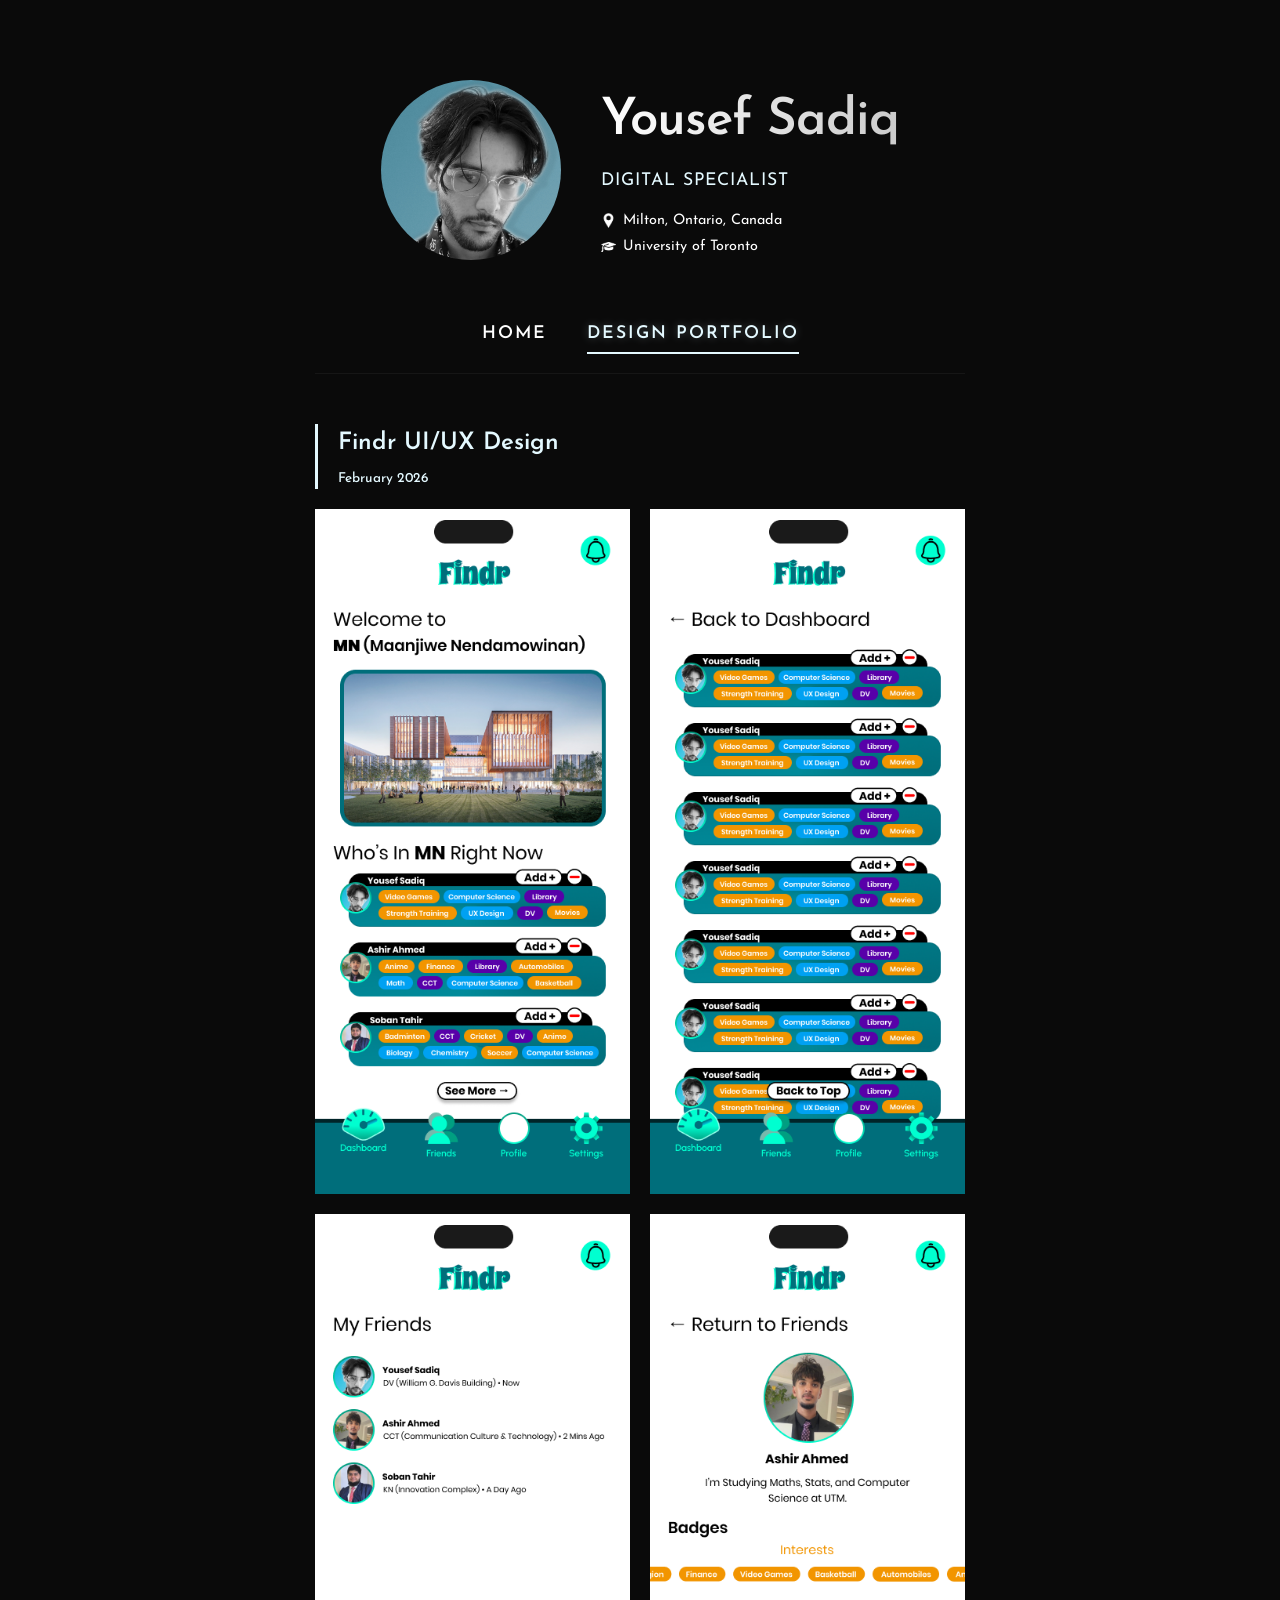
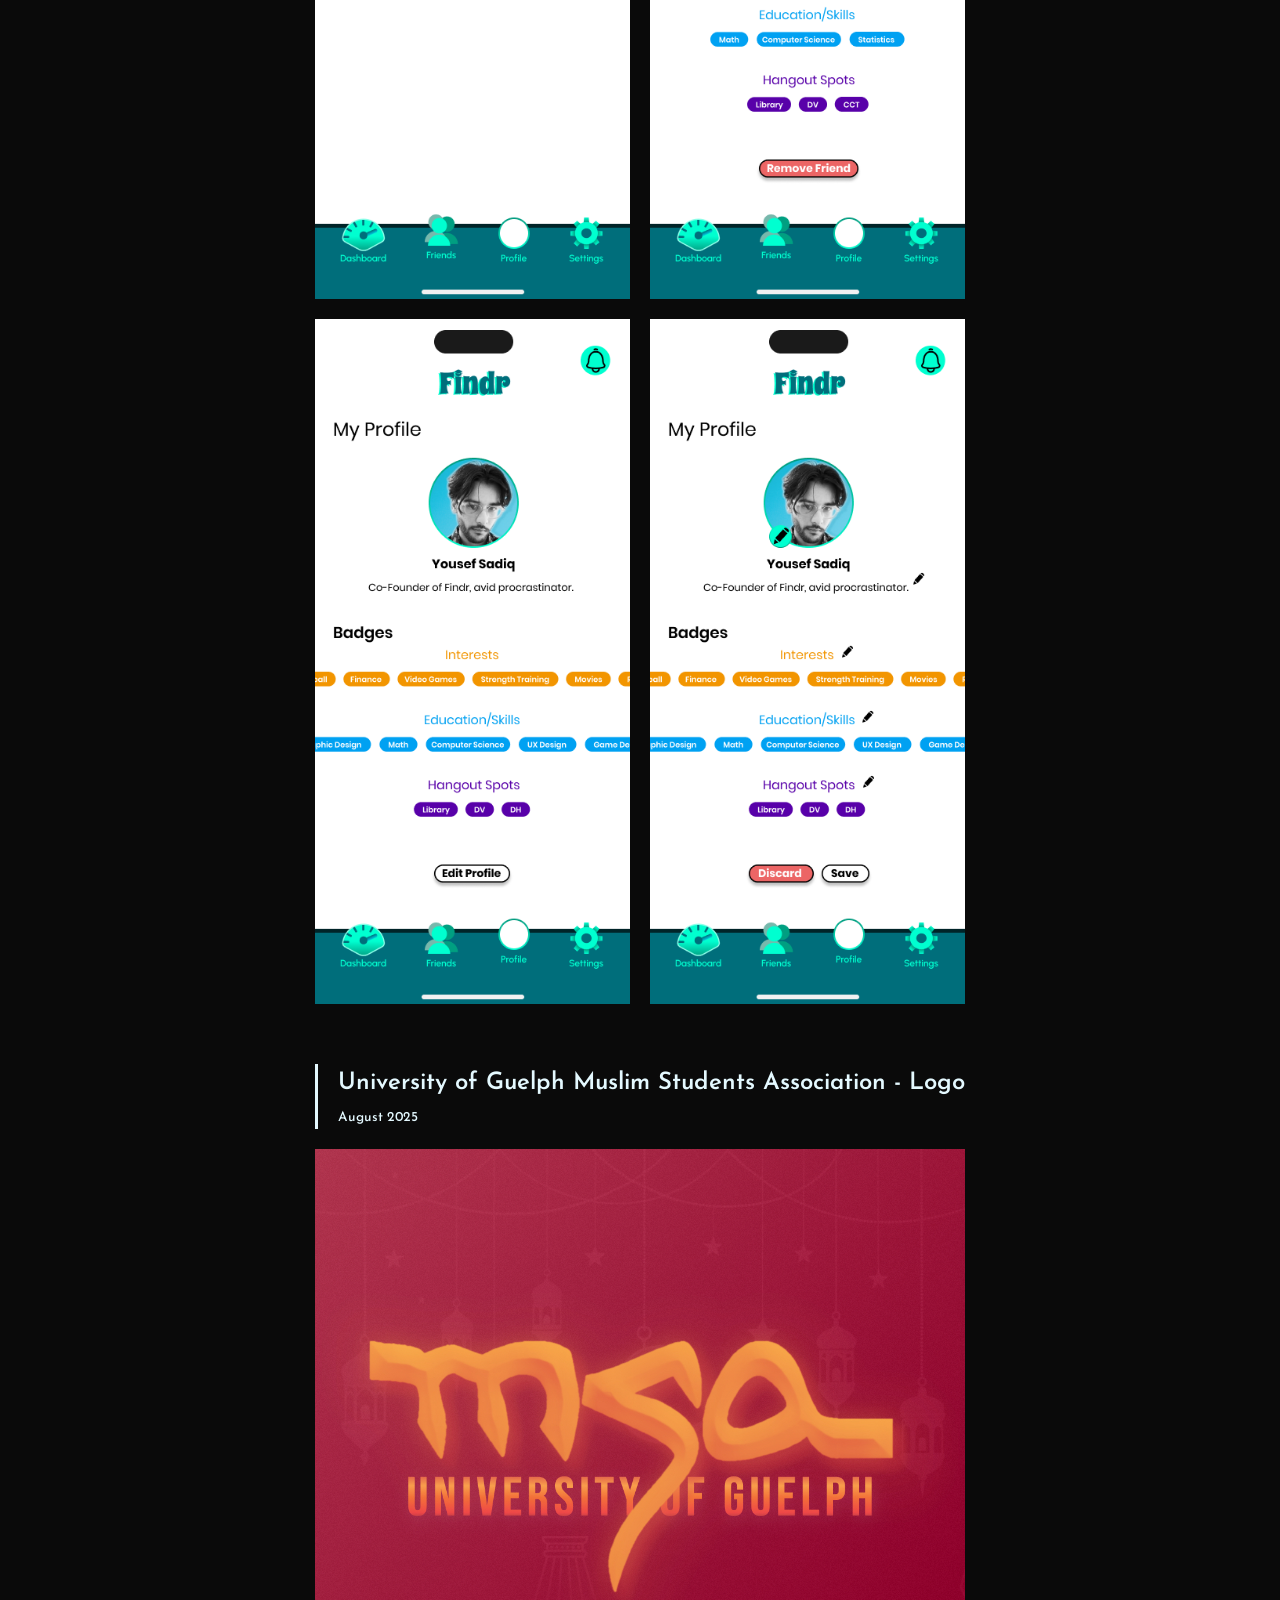
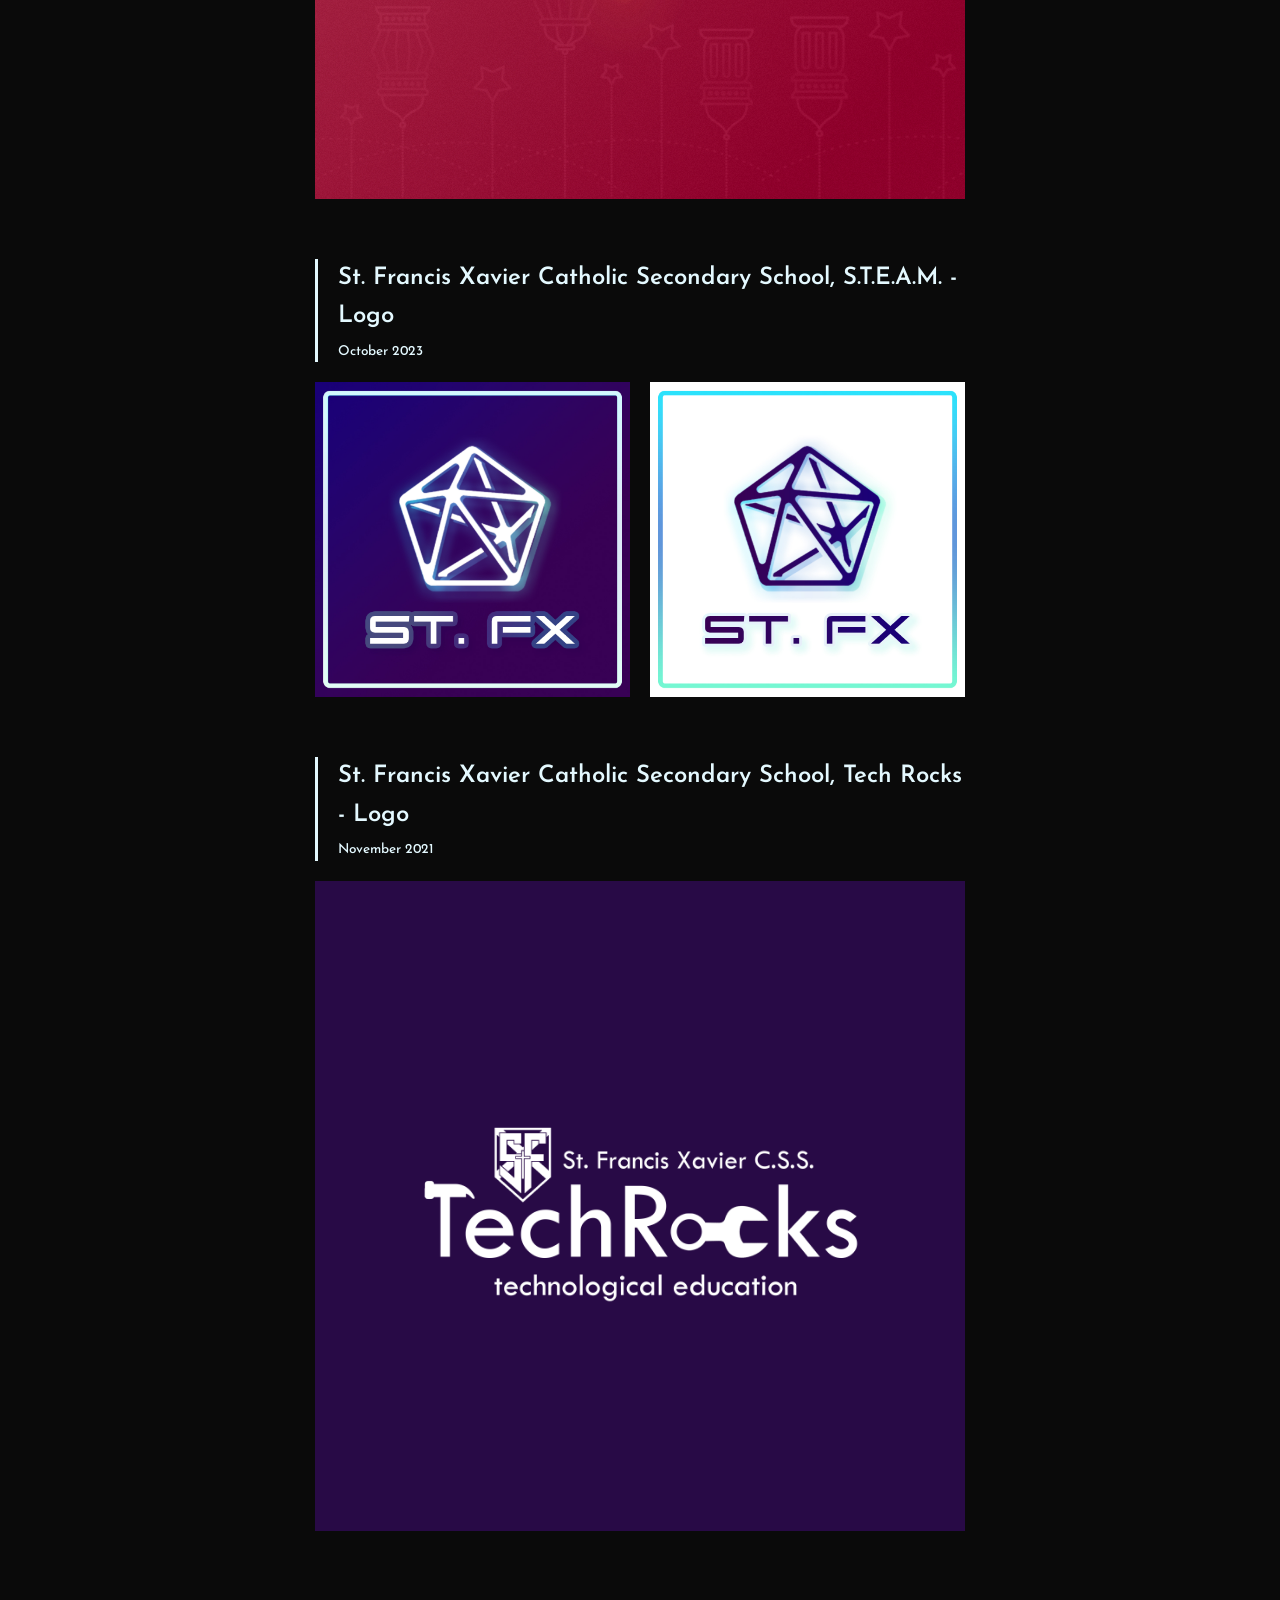
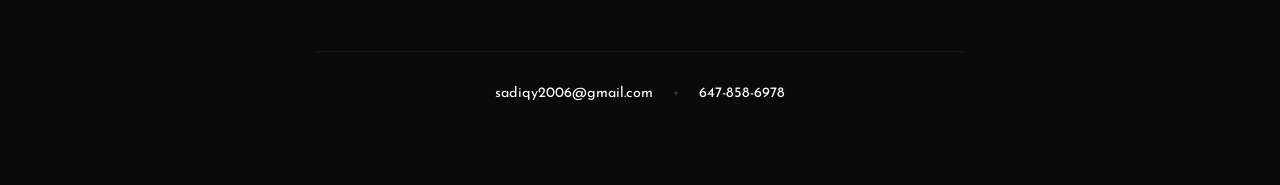
==== design.html @ 9c1987c2 "first commit" ====
<!doctype html>
<html lang="en">
  <head>
    <meta charset="UTF-8" />
    <meta name="viewport" content="width=device-width, initial-scale=1.0" />
    <title>Design Portfolio | Yousef Sadiq</title>
    <link rel="stylesheet" href="style.css" />
  </head>
  <body>
    <div class="portfolio-container">
      <!-- HEADER SECTION -->
      <header class="profile-header">
        <div class="profile-picture"></div>
        <div class="profile-info">
          <h1>Yousef Sadiq</h1>
          <h2>Digital Specialist</h2>
          <p class="location-edu">
            <span class="icon location-icon"></span> Milton, Ontario, Canada<br />
            <span class="icon edu-icon"></span> University of Toronto
          </p>
        </div>
      </header>

      <!-- NAVIGATION (Active state moved to Design) -->
      <nav class="main-nav fade-in" style="animation-delay: 0.1s">
        <a href="index.html" class="nav-link">Home</a>
        <a href="design.html" class="nav-link active">Design Portfolio</a>
      </nav>

      <!-- DESIGN TIMELINE SECTION -->
      <section class="design-section">
        <!-- Data injected by app.js -->
        <div id="design-container"></div>
      </section>

      <!-- FOOTER SECTION -->
      <footer class="site-footer fade-in" style="animation-delay: 1s">
        <p>
          <!-- Make sure to replace these placeholders with your actual info! -->
          <a href="mailto:your.email@example.com" class="footer-link"
            >sadiqy2006@gmail.com</a
          >
          <span class="footer-divider">•</span>
          <a href="tel:+11234567890" class="footer-link">647-858-6978</a>
        </p>
      </footer>
    </div>

    <script src="app.js"></script>
  </body>
</html>
---- style.css ----
@import url('https://fonts.googleapis.com/css2?family=Josefin+Sans:ital,wght@0,100..700;1,100..700&family=Poppins:ital,wght@0,100;0,200;0,300;0,400;0,500;0,600;0,700;0,800;0,900;1,100;1,200;1,300;1,400;1,500;1,600;1,700;1,800;1,900&display=swap');

/* --- CONFIGURATION --- */
:root {
    --bg-color: #0a0a0a;
    --surface-color: #151515; /* Slightly lighter for cards */
    --text-primary: #E4F9FF;
    --text-secondary: #ffffff;
    --accent-color: #E4F9FF; /* Tech-forward cyan/blue accent */
    --font-main: 'Josefin Sans';
    
    /* Image URLs */
    --profile-img: url('/assets/Headshot.jpg');
    --icon-location: url('/assets/location_icon.png');
    --icon-edu: url('/assets/education_icon.png');
}

/* --- BASE STYLES --- */
* {
    box-sizing: border-box;
    margin: 0;
    padding: 0;
}

body {
    background-color: var(--bg-color);
    color: var(--text-primary);
    font-family: var(--font-main);
    line-height: 1.6;
    display: flex;
    justify-content: center;
    -webkit-font-smoothing: antialiased;
}

.portfolio-container {
    max-width: 800px;
    width: 100%;
    padding: 80px 20px;
    display: flex;
    flex-direction: column;
    align-items: center;
    text-align: center;
}

/* --- HEADER --- */
.profile-header {
    display: flex;
    align-items: center;
    gap: 40px;
    margin-bottom: 60px;
    text-align: left;
    animation: slideDown 0.8s ease-out;
}

.profile-picture {
    width: 180px;
    height: 180px;
    border-radius: 50%;
    background-image: var(--profile-img);
    background-size: 100%;
    background-position: 70% 20%;
}

h1 {
    font-size: 3.2rem;
    font-weight: 600;
    letter-spacing: -1px;
    margin-bottom: 5px;
    background: linear-gradient(90deg, #fff, #ccc);
    -webkit-background-clip: text;
    -webkit-text-fill-color: transparent;
}

h2 {
    font-size: 1.1rem;
    font-weight: 400;
    color: var(--accent-color);
    margin-bottom: 12px;
    letter-spacing: 1px;
    text-transform: uppercase;
}

.location-edu {
    font-size: 0.9rem;
    color: var(--text-secondary);
    line-height: 1.8;
}

/* --- NAVIGATION --- */
.main-nav {
    display: flex;
    justify-content: center;
    gap: 40px;
    margin-bottom: 50px;
    padding-bottom: 20px;
    width: 100%;
    max-width: 650px;
    border-bottom: 1px solid rgba(255, 255, 255, 0.05);
}

.nav-link {
    color: var(--text-secondary);
    text-decoration: none;
    font-size: 1.1rem;
    font-weight: 600;
    text-transform: uppercase;
    letter-spacing: 2px;
    transition: color 0.3s ease, text-shadow 0.3s ease;
    padding-bottom: 5px;
    position: relative;
}

.nav-link:hover, .nav-link.active {
    color: var(--accent-color);
    text-shadow: 0 0 10px rgba(228, 249, 255, 0.3);
}

/* Active underline effect */
.nav-link.active::after {
    content: '';
    position: absolute;
    bottom: -1px;
    left: 0;
    width: 100%;
    height: 2px;
    background-color: var(--accent-color);
}

/* --- DESIGN TIMELINE --- */
.timeline-item {
    margin-bottom: 60px;
    text-align: left;
    width: 100%;
    max-width: 650px;
}

.timeline-header {
    margin-bottom: 20px;
    padding-left: 20px;
    border-left: 3px solid var(--accent-color);
}

/* --- DESIGN TIMELINE --- */

.timeline-gallery {
    display: flex;       /* Switched from Grid to Flexbox */
    flex-wrap: wrap;     /* Tells images to wrap down a line ONLY if there is no space */
    gap: 20px;
    align-items: flex-start;
}

.timeline-img {
    /* 1. Layout Math */
    max-width: calc(50% - 10px);
    object-fit: cover;    /* Crops the excess height instead of squishing the image */
    object-position: top; /* Crucial for UI: Anchors the crop so the top app header is always visible */
}

.timeline-img.single-design-item {
    /* Step 1: Remove the hard ceiling! Now min-width would work if needed. */
    max-width: 650px; 
    
    /* Step 2: Allow it to expand and fill the available width (within the container's 650px limit) */
    width: 100%; 
    height: auto; /* Restores natural height of the logo/single graphic */
}

/* --- TYPOGRAPHY & SECTIONS --- */
.section-title {
    font-size: 2rem;
    font-weight: 500;
    margin: 30px 0 40px 0;
    position: relative;
    display: inline-block;
}

.section-title::after {
    content: '';
    position: absolute;
    width: 40px;
    height: 2px;
    background-color: var(--accent-color);
    bottom: -10px;
    left: 50%;
    transform: translateX(-50%);
    border-radius: 2px;
}

/* --- GENERIC ICON STYLE --- */
/* This is the missing piece! It defines the box that the images go into. */
.icon {
    display: inline-block; /* Allows width/height on an inline text element */
    width: 15px;            /* Sets the size (tweak as needed) */
    height: 15px;
    margin-right: 2px;      /* Adds spacing between icon and text */
    vertical-align: middle; /* Centers the icon vertically with the text */
    background-size: contain; /* Ensures the whole PNG fits inside the 20x20 box */
    background-repeat: no-repeat;
    background-position: center;
}

/* --- SPECIFIC ICON APPLICATIONS --- */
/* These map the variables you already set up in :root to the correct class */
.location-icon {
    background-image: var(--icon-location);
}

.edu-icon {
    background-image: var(--icon-edu);
}

.about-section p {
    margin-bottom: 20px;
    max-width: 650px;
    margin-left: auto;
    margin-right: auto;
    color: var(--text-secondary);
    font-size: 1.05rem;
}

/* --- SKILLS SECTION (NEW) --- */
.skills-category {
    margin-bottom: 30px;
    text-align: center;
    max-width: 650px;
    width: 100%;
}

.skills-category h4 {
    font-size: 0.9rem;
    color: var(--text-primary);
    text-transform: uppercase;
    letter-spacing: 1px;
    margin-bottom: 15px;
}

.tags-container {
    display: flex;
    flex-wrap: wrap;
    justify-content: center;
    gap: 10px;
}

.skill-tag {
    background-color: rgba(35, 54, 69, 0.576);
    color: var(--text-secondary);
    padding: 8px 16px;
    border-radius: 20px;
    font-size: 0.85rem;
    font-weight: 500;
    border: 1px solid rgba(79, 172, 254, 0.2);
    cursor: default; /* Explicitly tells the browser this is not clickable */
}
/* The :hover block has been completely deleted */

/* --- DYNAMIC CARDS (Experience/Projects) --- */
/* --- DYNAMIC CARDS --- */
.item-block {
    text-align: left;
    max-width: 650px;
    margin: 0 auto 30px auto;
    background-color: var(--surface-color);
    padding: 30px;
    border-radius: 12px;
    border: 1px solid rgba(255, 255, 255, 0.05);
    /* Notice transition is removed from here so Experience cards stay static */
}

/* New class specifically for clickable Project cards */
.project-card {
    display: block; /* Makes the whole card a clickable link */
    text-decoration: none; /* Removes link underline */
    color: inherit; /* Keeps text color normal */
    cursor: pointer;
    transition: transform 0.3s ease, box-shadow 0.3s ease, border-color 0.3s ease;
}

.project-card:hover {
    transform: translateY(-5px);
    /* Using an rgba version of your accent color so the glow isn't overly harsh */
    box-shadow: 0 10px 30px rgba(228, 249, 255, 0.15); 
    border-color: var(--accent-color);
}

.item-title {
    font-size: 1.25rem;
    font-weight: 600;
    margin-bottom: 5px;
}

.item-date {
    font-size: 0.85rem;
    color: var(--accent-color);
    margin-bottom: 15px;
    font-weight: 500;
}

.item-description {
    color: var(--text-secondary);
    font-size: 0.95rem;
}

.item-description ul {
    list-style-type: none;
}

.item-description li {
    margin-bottom: 12px;
    position: relative;
    padding-left: 15px; /* Slightly reduced from 20px for the circle */
}

.item-description li::before {
    content: '•'; /* Changed back to a standard circle */
    position: absolute;
    left: 0;
    color: var(--accent-color);
    font-size: 1.2rem; /* Optional: Makes the dot a bit more prominent */
    line-height: 1;
    top: 2px; /* Aligns the dot perfectly with the text */
}

/* --- ANIMATIONS & RESPONSIVENESS --- */
@keyframes slideDown {
    from { opacity: 0; transform: translateY(-20px); }
    to { opacity: 1; transform: translateY(0); }
}

/* --- PAGE LOAD ANIMATIONS --- */

/* 1. The Animation Keyframes */
@keyframes fadeInUp {
    from { 
        opacity: 0; 
        transform: translateY(30px); 
    }
    to { 
        opacity: 1; 
        transform: translateY(0); 
    }
}

/* 2. The Base Class */
.fade-in {
    opacity: 0; /* Keeps sections hidden until their animation starts */
    animation: fadeInUp 0.8s ease-out forwards;
}

/* 3. The Staggered Delays (The Waterfall Effect) */
/* The header takes 0s, so we start delaying after that */
.about-section {
    animation-delay: 0.2s;
}

.skills-section {
    animation-delay: 0.4s;
}

.experience-section {
    animation-delay: 0.6s;
}

.projects-section {
    animation-delay: 0.8s;
}

@media (max-width: 768px) {
    .profile-header {
        flex-direction: column;
        text-align: center;
        gap: 20px;
    }
    
    .item-block {
        padding: 20px;
    }
}

/* --- PROJECT PAGE STYLES --- */
.back-link {
    align-self: flex-start;
    color: var(--text-secondary);
    text-decoration: none;
    margin-bottom: 40px;
    font-size: 0.95rem;
    transition: color 0.2s ease;
}

.back-link:hover {
    color: var(--accent-color);
}

.project-header {
    margin-bottom: 40px;
    width: 100%;
    max-width: 650px;
    text-align: left;
}

.project-links {
    display: flex;
    gap: 15px;
    margin-top: 25px;
}

.btn {
    /* 1. Upgrade to Flexbox for strict alignment */
    display: inline-flex;
    align-items: center;
    justify-content: center;
    
    /* 2. Lock the line-height so it doesn't add hidden spacing */
    line-height: 1; 
    
    /* 3. The Optical Nudge: Top, Right, Bottom, Left */
    /* We subtract 1px from the top and add 1px to the bottom to push the text UP slightly */
    padding: 11px 20px 10px 20px; 
    
    border-radius: 8px;
    text-decoration: none;
    font-weight: 600;
    font-size: 0.9rem;
    transition: all 0.2s ease;
}

.primary-btn {
    background-color: var(--accent-color);
    color: var(--bg-color);
}

.primary-btn:hover {
    background-color: #ffffff;
}

.secondary-btn {
    background-color: transparent;
    color: var(--accent-color);
    border: 1px solid var(--accent-color);
}

.secondary-btn:hover {
    background-color: rgba(228, 249, 255, 0.1);
}

.project-details {
    max-width: 650px;
    text-align: left;
    margin-bottom: 10px;
}

.project-gallery {
    width: 100%;
    max-width: 650px; /* Matches the text sections above it perfectly */
    text-align: left;
}

.gallery-grid {
    display: grid;
    grid-template-columns: repeat(auto-fit, minmax(200px, 1fr));
    gap: 20px;
    width: 100%;
    max-width: 100%; /* Changed from 800px */
    margin-top: 20px;
    align-items: start; 
}

.gallery-img {
    width: 100%;
    height: auto;
    background-color: var(--surface-color);
    border-radius: 8px;
    border: 1px solid rgba(255, 255, 255, 0.05);
    object-fit: cover; /* Ensures images fill the box perfectly */
}

/* --- FOOTER --- */
.site-footer {
    margin-top: 60px;
    padding-top: 30px;
    border-top: 1px solid rgba(255, 255, 255, 0.05);
    width: 100%;
    max-width: 650px; /* Matches your text and nav width */
    text-align: center;
    font-size: 0.9rem;
}

.footer-link {
    color: var(--text-secondary);
    text-decoration: none;
    transition: color 0.2s ease, text-shadow 0.2s ease;
}

.footer-link:hover {
    color: var(--accent-color);
    text-shadow: 0 0 8px rgba(228, 249, 255, 0.3);
}

.footer-divider {
    color: rgba(255, 255, 255, 0.2);
    margin: 0 15px;
    font-size: 0.8rem;
}
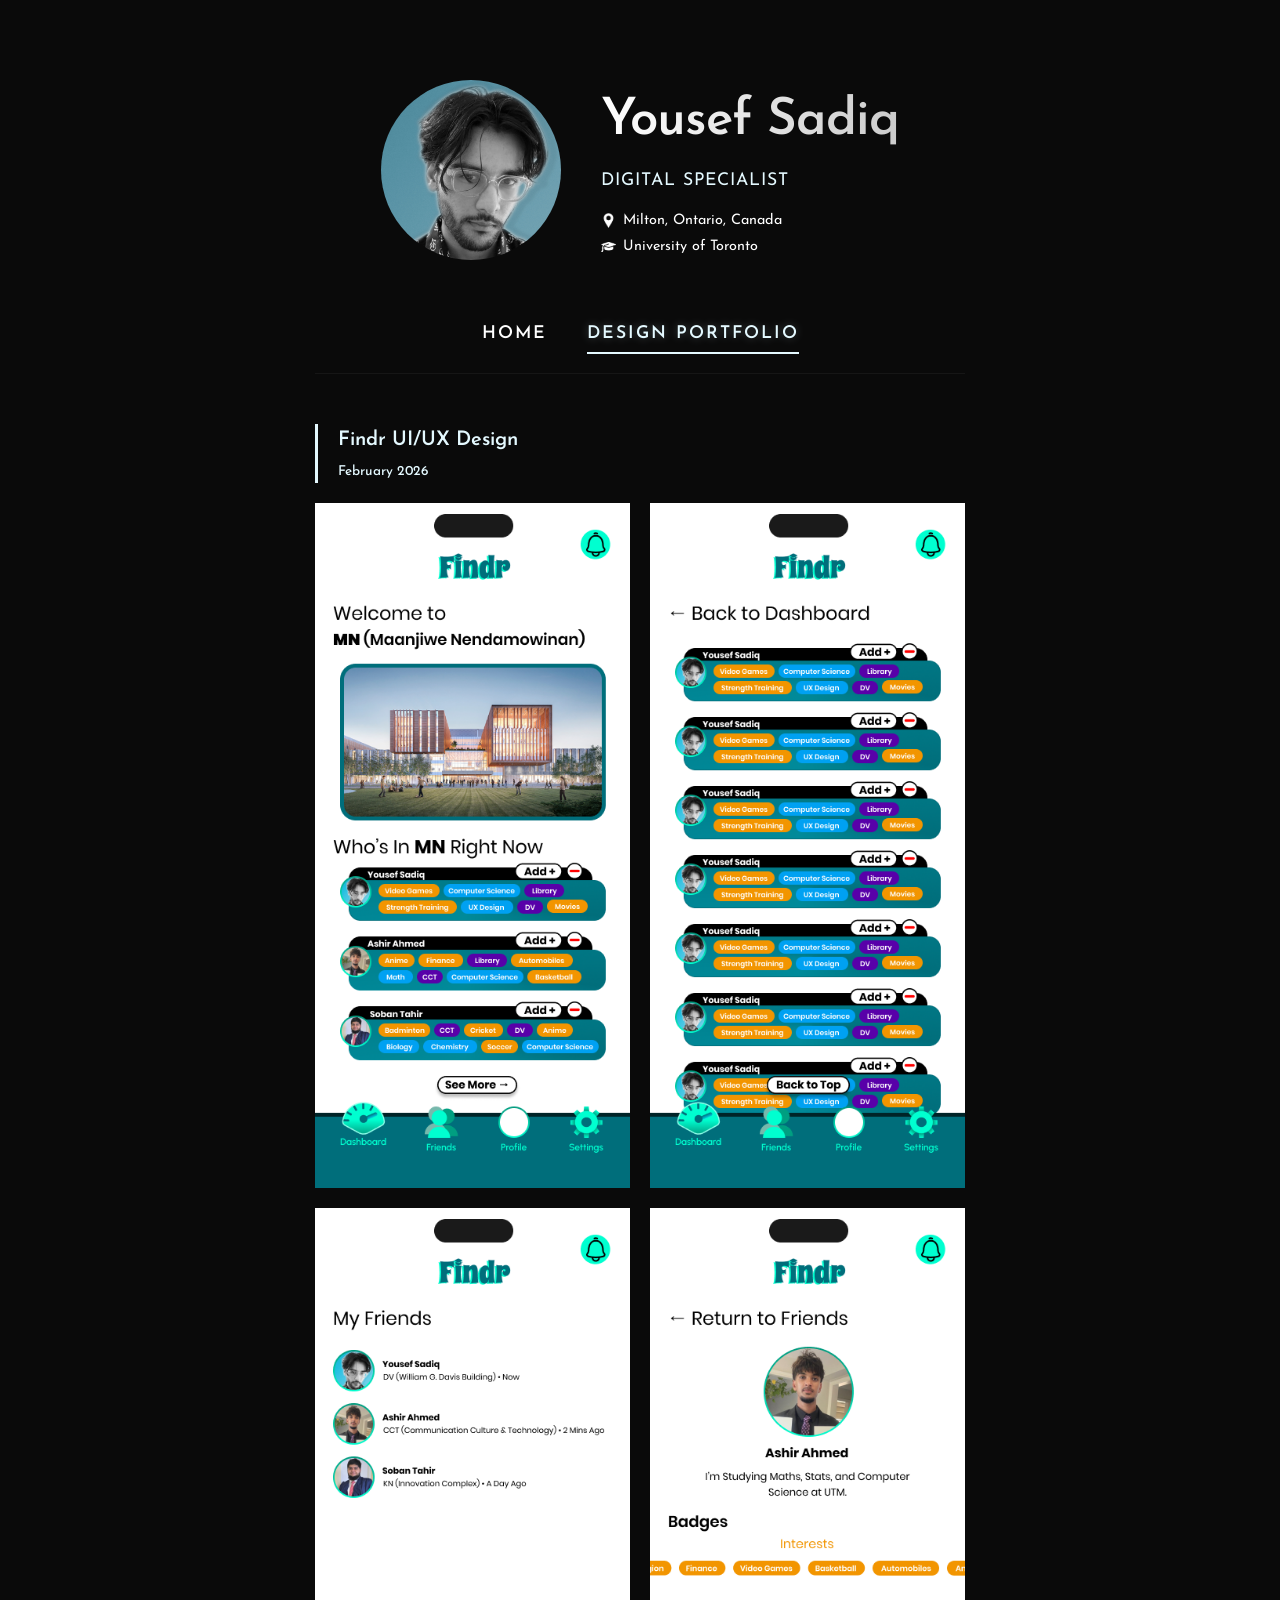
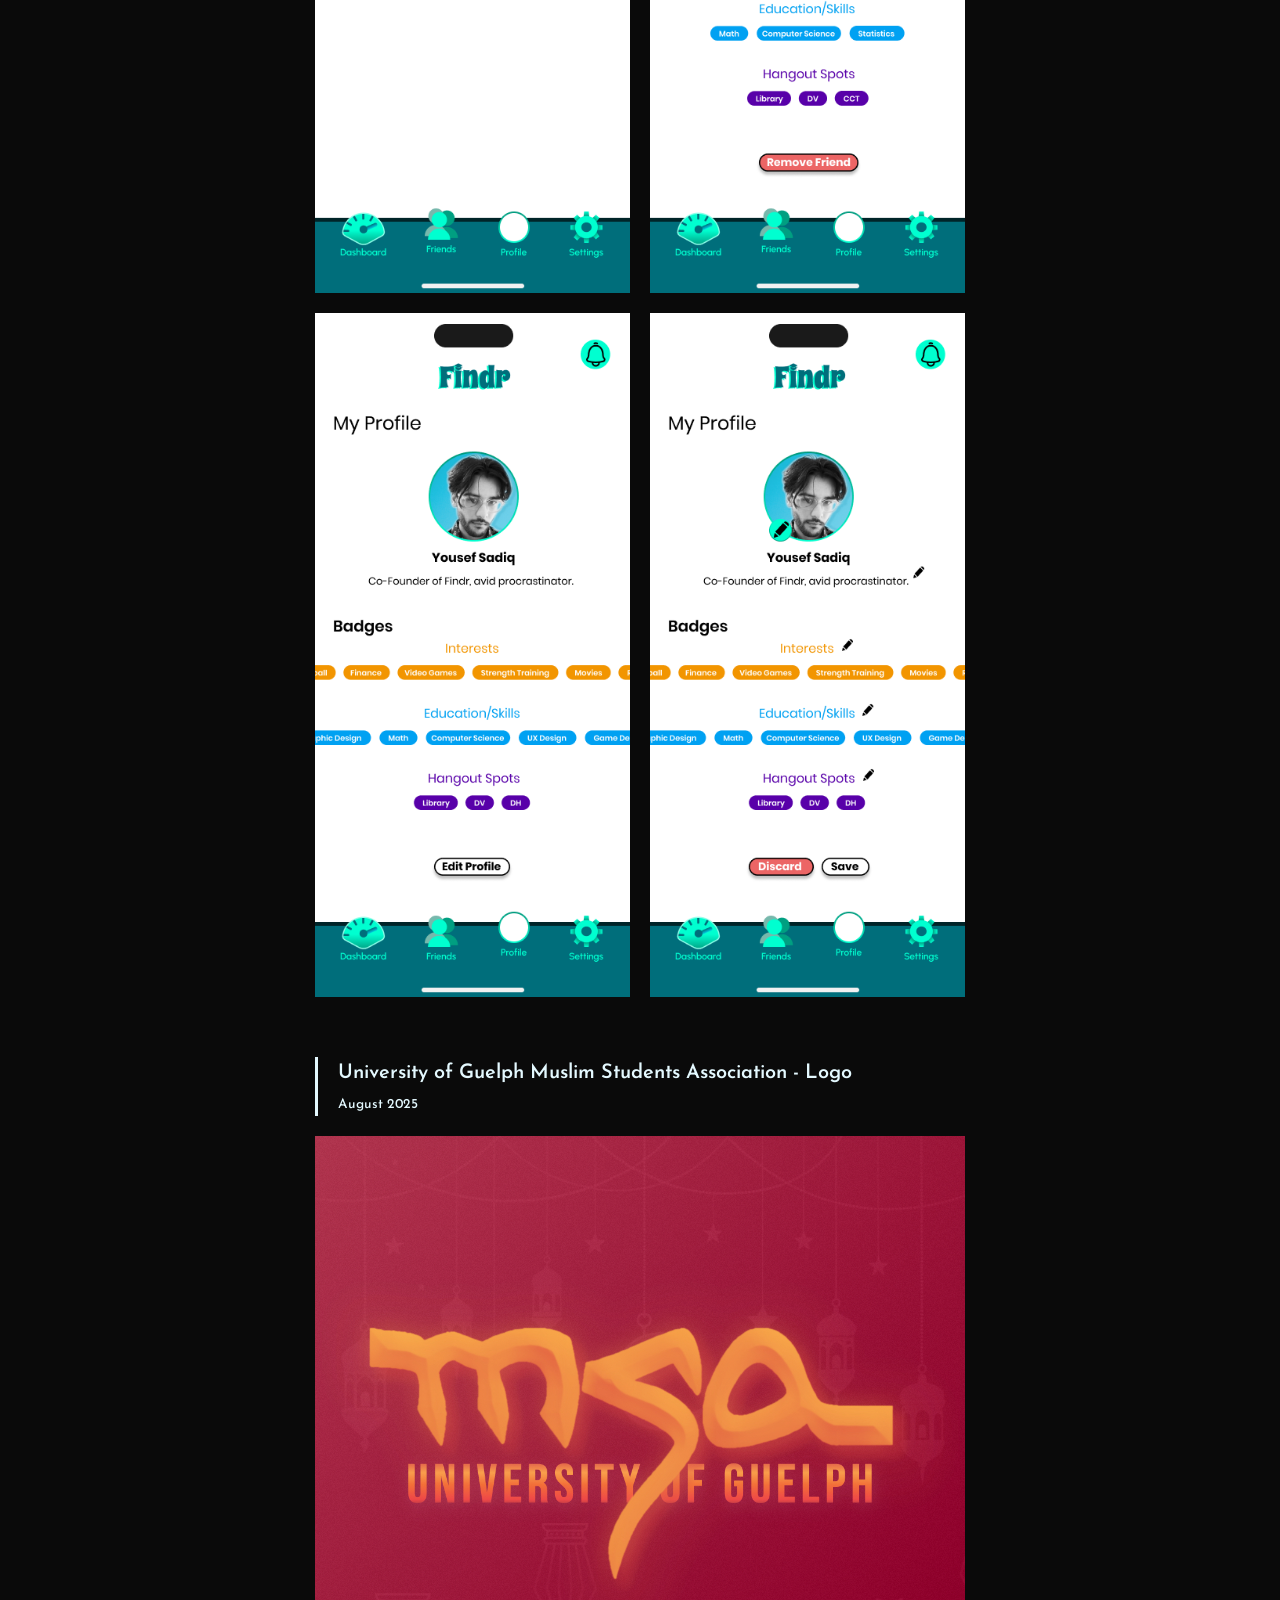
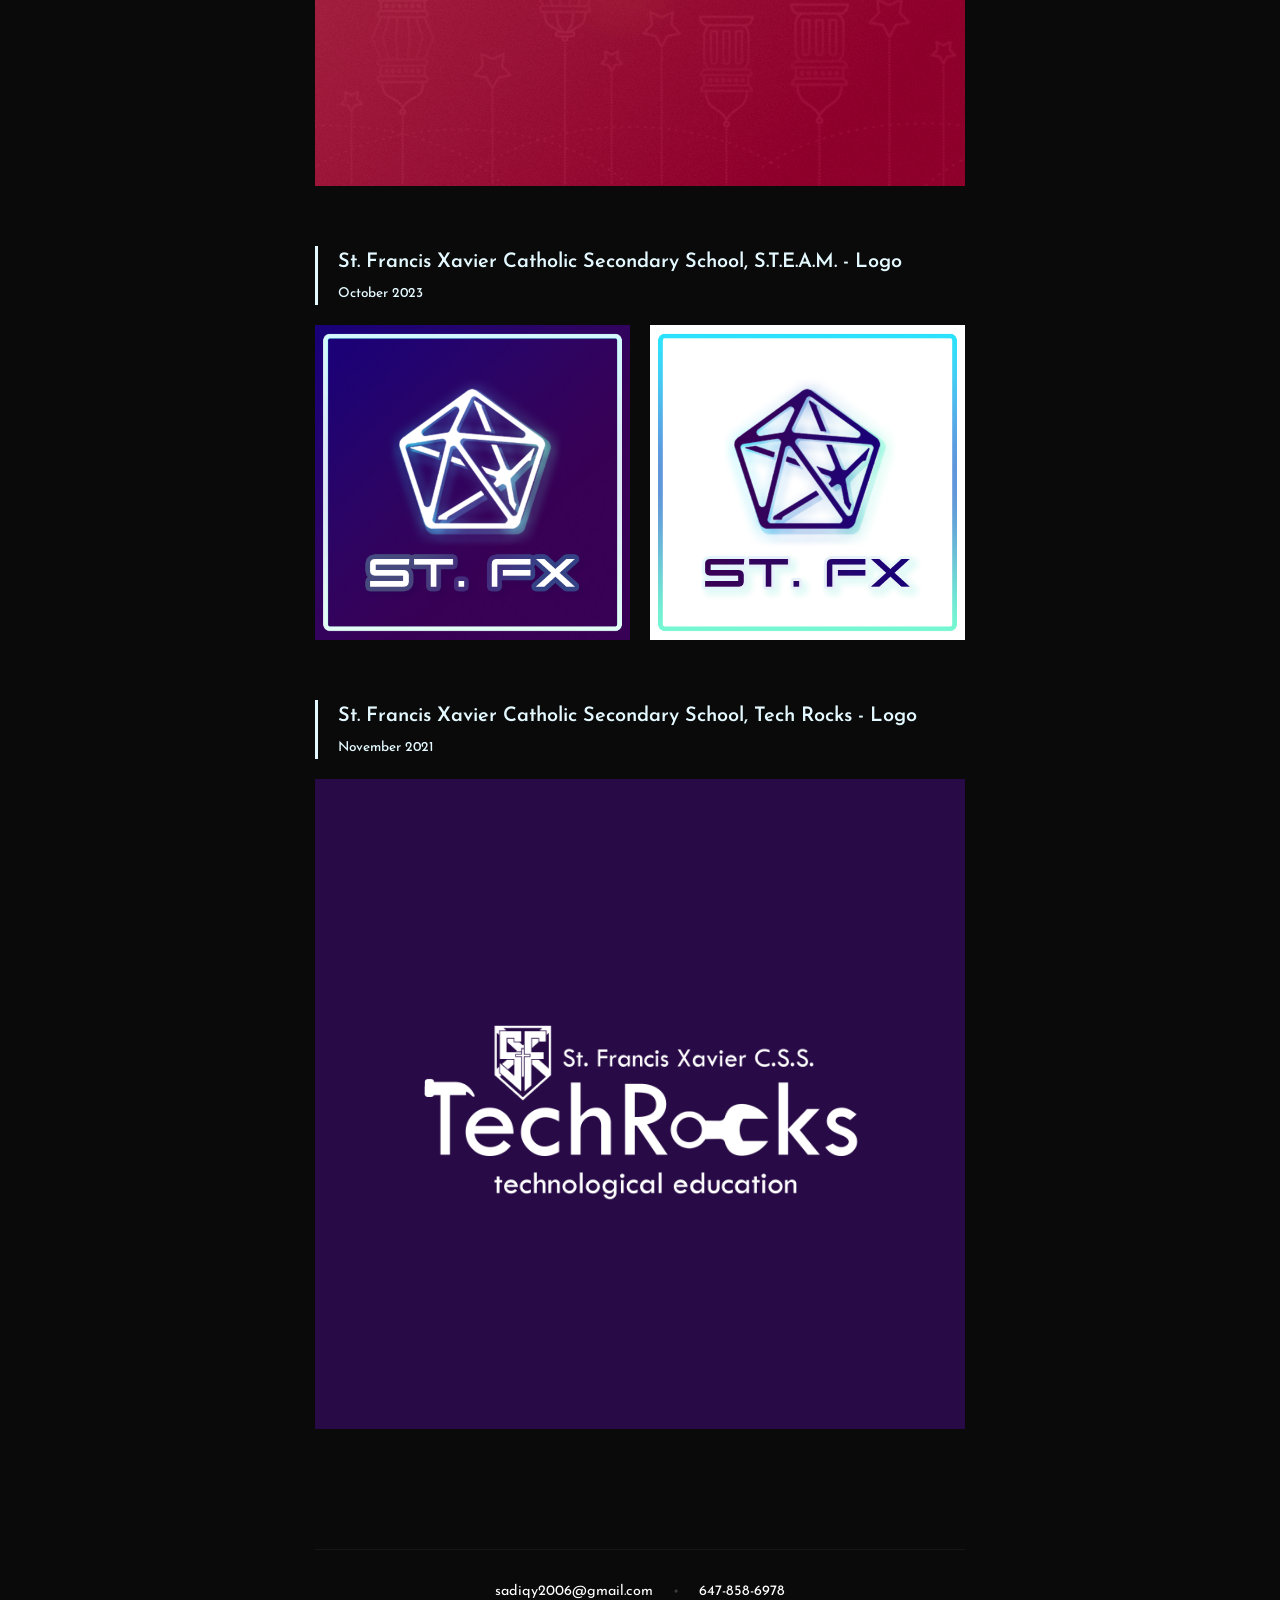
==== commit f1f32a0f: "Structural Changes and adding current experience info" ====
--- a/design.html
+++ b/design.html
@@ -33,17 +33,8 @@
         <div id="design-container"></div>
       </section>
 
-      <!-- FOOTER SECTION -->
-      <footer class="site-footer fade-in" style="animation-delay: 1s">
-        <p>
-          <!-- Make sure to replace these placeholders with your actual info! -->
-          <a href="mailto:your.email@example.com" class="footer-link"
-            >sadiqy2006@gmail.com</a
-          >
-          <span class="footer-divider">•</span>
-          <a href="tel:+11234567890" class="footer-link">647-858-6978</a>
-        </p>
-      </footer>
+      <!-- FOOTER SECTION (Data injected by app.js) -->
+      <footer class="site-footer fade-in" style="animation-delay: 1s"></footer>
     </div>
 
     <script src="app.js"></script>
--- a/style.css
+++ b/style.css
@@ -10,9 +10,9 @@
     --font-main: 'Josefin Sans';
     
     /* Image URLs */
-    --profile-img: url('/assets/Headshot.jpg');
-    --icon-location: url('/assets/location_icon.png');
-    --icon-edu: url('/assets/education_icon.png');
+    --profile-img: url('assets/Headshot.jpg');
+    --icon-location: url('assets/location_icon.png');
+    --icon-edu: url('assets/education_icon.png');
 }
 
 /* --- BASE STYLES --- */
@@ -266,22 +266,6 @@
     /* Notice transition is removed from here so Experience cards stay static */
 }
 
-/* New class specifically for clickable Project cards */
-.project-card {
-    display: block; /* Makes the whole card a clickable link */
-    text-decoration: none; /* Removes link underline */
-    color: inherit; /* Keeps text color normal */
-    cursor: pointer;
-    transition: transform 0.3s ease, box-shadow 0.3s ease, border-color 0.3s ease;
-}
-
-.project-card:hover {
-    transform: translateY(-5px);
-    /* Using an rgba version of your accent color so the glow isn't overly harsh */
-    box-shadow: 0 10px 30px rgba(228, 249, 255, 0.15); 
-    border-color: var(--accent-color);
-}
-
 .item-title {
     font-size: 1.25rem;
     font-weight: 600;
@@ -318,6 +302,13 @@
     font-size: 1.2rem; /* Optional: Makes the dot a bit more prominent */
     line-height: 1;
     top: 2px; /* Aligns the dot perfectly with the text */
+}
+
+/* --- IN-CARD BUTTONS --- */
+.view-project-btn {
+    margin-top: 20px;
+    font-size: 0.85rem;
+    padding: 9px 18px 8px 18px; /* Slightly more compact than the main header buttons */
 }
 
 /* --- ANIMATIONS & RESPONSIVENESS --- */
